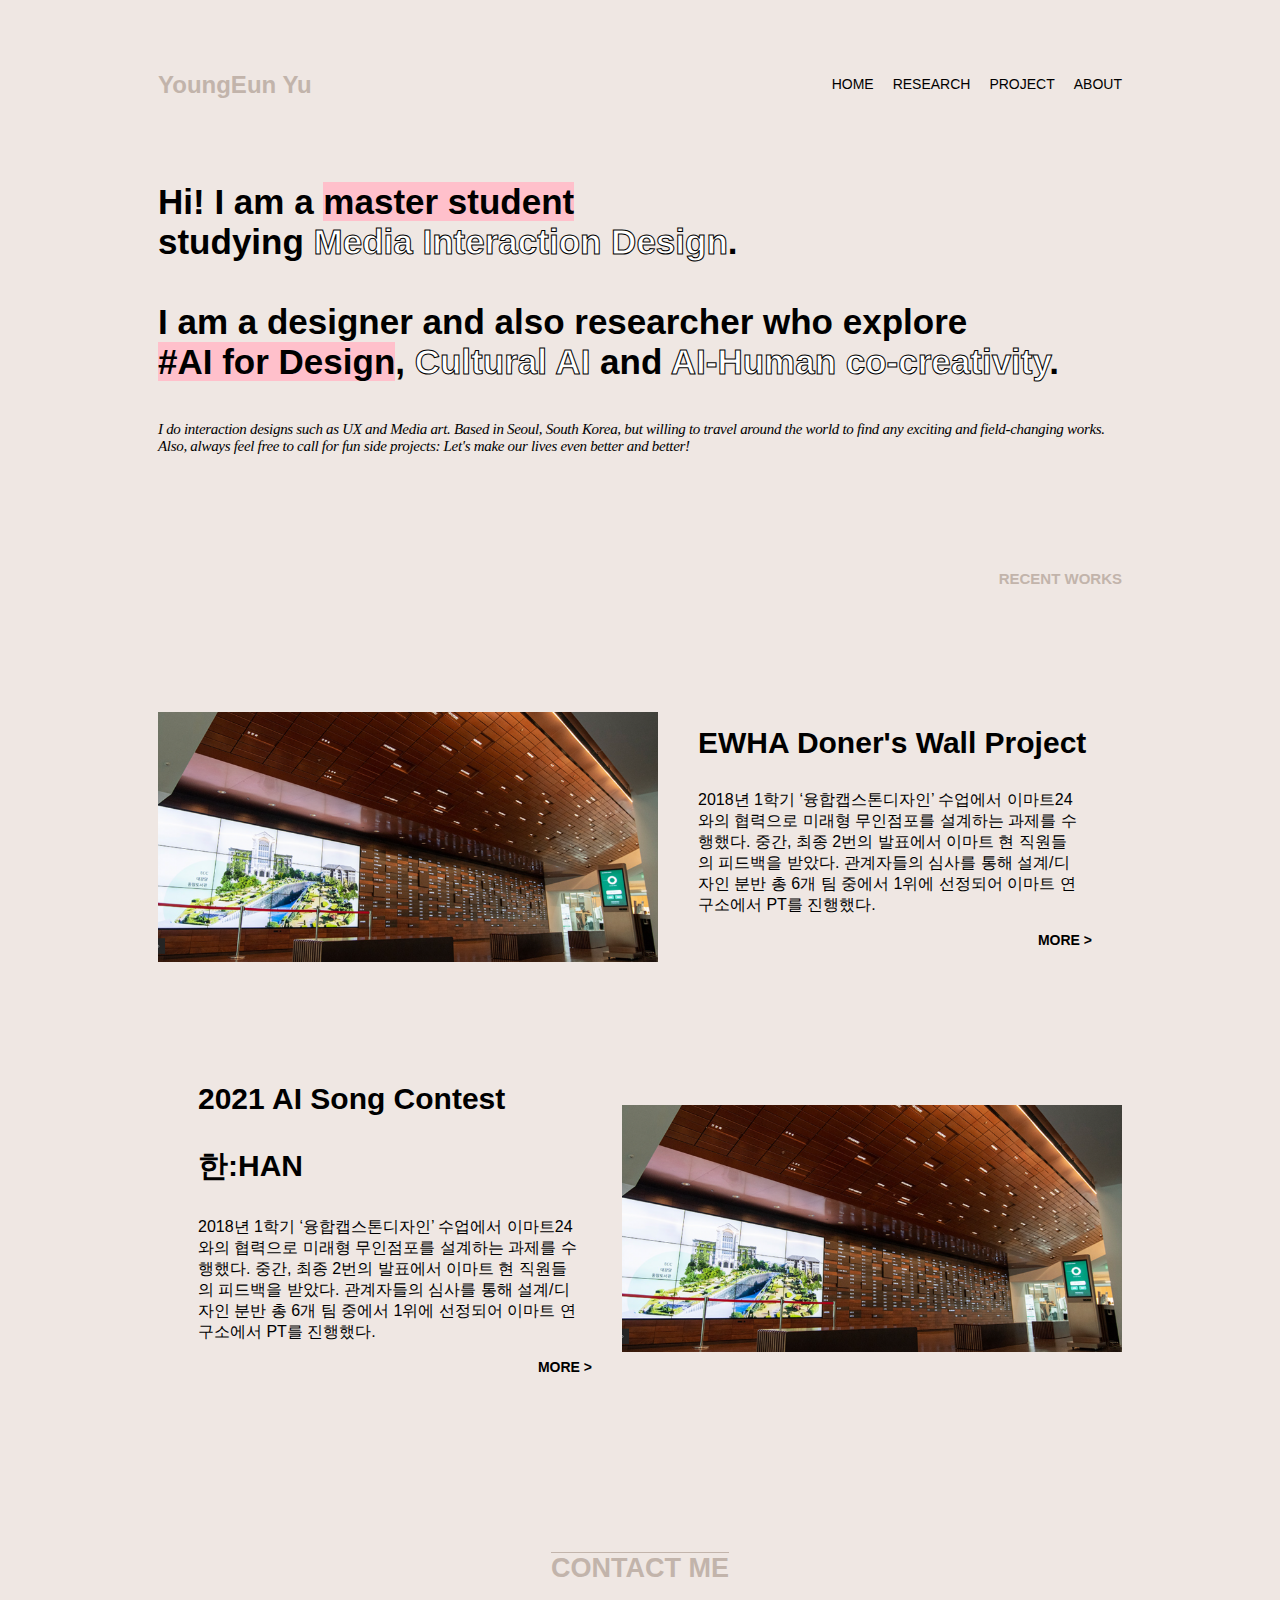
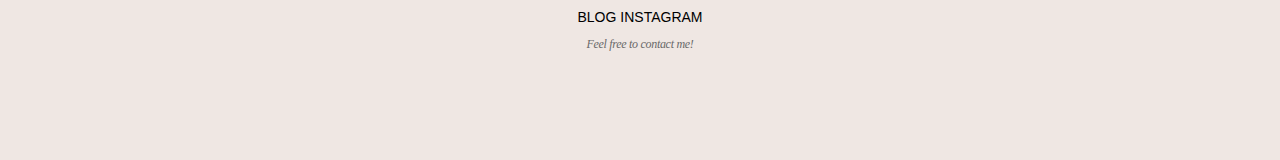
==== index.html @ 9606e380 "Add files via upload" ====
<!DOCTYPE html>
<html lang = "en">
<head>
	<meta charset="UTF-8">
	<meta name = "viewport" content = "width=device-width, initial-scale=1.0">
	<title>PORTFOLIO</title>
<link href="style1.css" rel="stylesheet" type="text/css">
	
    <link href="https://fonts.googleapis.com/css2?family=Montserrat:wght@400;500;700&display=swap" rel="stylesheet" />
    <link rel="stylesheet" href="styles.css" />
<!-- <link href="style.css" rel="stylesheet" type="text/css">-->
	<!-- 주석 -->
	
</head>

<body>
	<div class= "frame">
		<nav class = "navigator">
			<h3 class="site-name" href="index.html"> YoungEun Yu</h3>
			<ul>
				<li><a class = "nav-menu" href="index.html">HOME</a></li>
				<li><a class = "nav-menu" href="research.html">RESEARCH</a></li>
				<li><a class = "nav-menu" href="work_project.html">PROJECT</a></li>
				<li><a class = "nav-menu" href= "info.html">ABOUT</a></li>
				
			</ul>
	  </nav>
		
		
		<div class = "dashboard">
		
		<h1 class="kr-comment"> Hi! I am a <a class = "sample">master student</a>
			<br>studying <a class="highlight type1">Media Interaction Design</a>.
			<br>
			<br>I am a designer and also researcher who explore
			<br><a class="sample">#AI for Design</a>, <a class="highlight type2">Cultural AI</a> and <a class="highlight type3">AI-Human co-creativity</a>.
		</h1>
		
		<p class="eng_comment"> I do interaction designs such as UX and Media art. Based in Seoul, South Korea, but willing to travel around the world to find any exciting and field-changing works. <br>Also, always feel free to call for fun side projects: Let's make our lives even better and better!</p>
			
	</div>
		
		
		
	
		<h5 class = "recent-works">RECENT WORKS</h5>
		
       <div class="recent-works">
            <div class="article" id="arti1">
                <img class="thumbnail" id="thumb1" src="thumbnail1.png">
                <div class="article-info">
                    <h3 class="article-name" id="name1">EWHA Doner's Wall Project</h3>
                    <p class="article-comment">2018년 1학기 ‘융합캡스톤디자인’ 수업에서 이마트24와의 협력으로 미래형 무인점포를 설계하는 과제를 수행했다. 중간, 최종 2번의 발표에서 이마트 현 직원들의 피드백을 받았다. 관계자들의 심사를 통해 설계/디자인 분반 총 6개 팀 중에서 1위에 선정되어 이마트 연구소에서 PT를 진행했다.
                    </p>
                    <a class="more" href="https://developer.mozilla.org/ko/docs/Web/CSS/float" target="_blank">MORE ></a>
                </div>
            </div>

            <div class="article" id="arti2">
                <div class="article-info">
                    <h3 class="article-name" id="name2-1">2021 AI Song Contest</h3>
                    <h3 class="article-name" id="name2-2">한:HAN</h3>
                    <p class="article-comment" id="comment2">2018년 1학기 ‘융합캡스톤디자인’ 수업에서 이마트24와의 협력으로 미래형 무인점포를 설계하는 과제를 수행했다. 중간, 최종 2번의 발표에서 이마트 현 직원들의 피드백을 받았다. 관계자들의 심사를 통해 설계/디자인 분반 총 6개 팀 중에서 1위에 선정되어 이마트 연구소에서 PT를 진행했다.
                    </p>
                    <a class="more" href="https://developer.mozilla.org/ko/docs/Web/CSS/float">MORE ></a>
                </div>
                <img class="thumbnail" id="thumb2" src="thumbnail1.png">
            </div>


        </div>
	</div>
		
		

		<footer class = "work-footer">
			<h3 class="contact">CONTACT ME</h3>
			<div class="contact-links">
				<a class = "blog" href = "my notion link">BLOG</a>
				<a class = "instagram" href = "https://www.instagram.com/ye_502/">INSTAGRAM</a>
			
			
			</div>
			<p>Feel free to contact me!</p>
		</footer>
	
	
</body>
</html>
---- style1.css ----
body{
	background-color: #efe7e3;
}

.frame{
	margin: 30px 150px;
	display: flex;
	flex-direction: column;
}


/* navigator bar*/

.navigator{
	display: flex;
	flex-direction: row;
	justify-content: space-between;
	margin-top: 15px;
}

.site-name{
	font-family: Gotham, "Helvetica Neue", Helvetica, Arial, "sans-serif";
	font-weight: 800;
	font-size: 25px;
	color: #c2b4ab;
	margin:0;
}

ul{
	margin: 0;
}

li{
	display:inline;
	align-self: center;
	margin: 0;
	margin-left: 15px;
	
	font-family: Gotham, "Helvetica Neue", Helvetica, Arial, "sans-serif";
	font-weight: 600;
	font-size: 20px;
	
	color: black;
	
}


.site-name{
	margin: 0;
	font-family: Gotham, "Helvetica Neue", Helvetica, Arial, "sans-serif";
	font-size: 24px;
	color: #c2b4ab;
}

.nav-menu{
	font-family: Gotham, "Helvetica Neue", Helvetica, Arial, "sans-serif";
	font-weight: 400;
	font-size: 14px;
}

a{
	color: black;
	text-decoration: none;
}

.nav-menu:hover{
	color: white;
	transition: 0.3s;	
}

/*dashboard*/

.dashboard{
	display: flex;
	flex-direction: column;
	margin-top: 60px;
}

.kr-comment{
	font-family: Gotham, "Helvetica Neue", Helvetica, Arial, "sans-serif";
	font-weight: 1500;
	font-size: 35px;
}

.sample{
	background-color: pink;
}

.sample:hover{
	background-color: transparent;
	color: white;ㅈ
	transition: none;
	-webkit-text-stroke: 1px black;
}

.highlight{
	color: white;
	transition: none;
	-webkit-text-stroke: 1px black;
}

.highlight:hover{
	background-color: pink;
	color: black;
	transition: none;
}


.type1:hover{
	background-color: yellowgreen;
}

.type2:hover{
	background-color: skyblue;
	
}

.type3:hover{
	background-color: orange;
}

.eng_comment{
	font-weight: 400;
	font-size: 15px;
	font-style:italic;
	
	letter-spacing: -0.3px;
}

/* RECENT WORKS*/

.recent-menu{
	font-family: Gotham, "Helvetica Neue", Helvetica, Arial, "sans-serif";
	font-size: 15px;
	font-weight: 700;
	color: #c2b4ab;
	display: inline;
	align-self: flex-end;
	/* text-align:right; */
	margin-top: 40px;
}

/* FOOTER */
.work-footer{
	display: flex;
	flex-direction: column;
	align-items: center;
	}

.contact{
	font-family: Gotham, "Helvetica Neue", Helvetica, Arial, "sans-serif";
	font-size: 27px;
	font-weight: 700;
	
	color: #c2b4ab;
	
	/* margin-top: 40;*/
	border-top: 1px solid #c2b4ab;
	margin-bottom: 25px;
}

.contact-links{
	font-family: Gotham, "Helvetica Neue", Helvetica, Arial, "sans-serif";
	font-size: 14px;
	font-weight: 500;
}

/* 화살표 왼쪽엔 부모태그, 오른쪽에는 자식태그가 온다, 자식태그에 가장 가까운 부모만 쓸 수 있다. 그 안에 있는 특정 자식 태그들을 한꺼번에 선택한다는 뜻. */

.contact-links>a{
	font-family: Gotham, "Helvetica Neue", Helvetica, Arial, "sans-serif";
	font-size: 14px;
	font-weight: 500;
}

.contact-links>a:hover{
	color: white;
	font-size: 14px;
	font-weight: 500;
}


.work-footer>p{
	font-weight: 400;
	font-size: 12px;
	font-style:italic;
	
	color: dimgrey;
	letter-spacing: -0.3px;
	
	margin-bottom: 100px;
}

.profile-section{
	display: flex;
	flex-direction: row;
	justify-content: center;
	align-items: flex-start;
	
	margin: 80px 80px;
}

#profile-picture{
	width: 300px;
	margin-right: 100px;
}


.introduction>h2{
	margin: 0px;
	font-family: Gotham, "Helvetica Neue", Helvetica, Arial, "sans-serif";
	font-size: 35px;
}


.introduction>p{
	font-family: Gotham, "Helvetica Neue", Helvetica, Arial, "sans-serif";
	font-weight: 300;
	font-size: 16px;
	
	margin-bottom: 40px;
}

#capability{
	font-family: Gotham, "Helvetica Neue", Helvetica, Arial, "sans-serif";
}


.cv-menu{
	font-family: Gotham, "Helvetica Neue", Helvetica, Arial, "sans-serif";
	font-size: 35px;
	margin: 30px 100px;
	margin-top: 80px;
}

.cv-section{
	display: flex;
	flex-direction: column;
	justify-content: flex-start;
	align-content: center;
	
	margin: 100px 150px;
	margin-top: 0px;
}

.value{
	display: flex;
	flex-direction: row;
	margin-bottom: 40px;
	align-items: center;
}


.value-icon{
	width: 100px;
	height: 100px;
	padding: 15px;
	border: 2px solid #c2b4ab;
	border-radious: 100px;
}

.value-name{
	font-family: Gotham, "Helvetica Neue", Helvetica, Arial, "sans-serif";
	font-weight: 700;
	margin-top: 40px;
	margin-bottom: 15px;
	
}

.value-exp{
	font-family: Gotham, "Helvetica Neue", Helvetica, Arial, "sans-serif";
	font-weight: 300;
	font-size: 16px;
	margin: 0;
	margin-top: 10px;
}



/* info footer */
.footer-comment{
	text-align: center;
}

/* RECENT WORKS*/
.recent-works{
	display: flex;
	align-items: flex-end;
	
	flex-direction: column;
	
	font-family: Gotham, "Helvetica Neue", Helvetica, Arial, "sans-serif";
	font-weight: 800;
	font-size: 15px;
	color: #c2b4ab;
	margin-top: 100px;
}

#thumb1{
	width: 500px;
	height: 250px;
}

.thumbnail{
	width: 500px;
}

.article{
	display: flex;
	flex-direction: row;
	margin-bottom: 120px;
	align-items: center;
}

.article-info{
	margin: 0px 20px;
}


.article-name{
	display: flex;
	
	margin-left: 20px;
	margin-top: 0px;
	
	color: #000000;
	font-family: Gotham, "Helvetica Neue", Helvetica, Arial, "sans-serif";
	font-size: 30px;
	
}

.article-comment{
	margin-left: 20px;
	margin-right: 20px;
	
	font-family: Gotham, "Helvetica Neue", Helvetica, Arial, "sans-serif";
	font-size: 16px;
	font-weight: 100;	
	color: #000000;
}

.more{
	width: content;
	height: content;
	float: right;
	
	font-family: Gotham, "Helvetica Neue", Helvetica, Arial, "sans-serif";
	font-size: 14px;
	
	background-color: transparent;
	border: none;
	outline: none;
	padding: 0px;
	margin-right: 10px;
}

.name1{
	font-size: 50px;
	position: relative;
	right: 70px;
}

.name2-1{
	text-align: left;
	position: relative;
	left: 0px;
}

.name2-2{
	text-align: left;
	left: 0px;
	
	font-size: 20px;
}
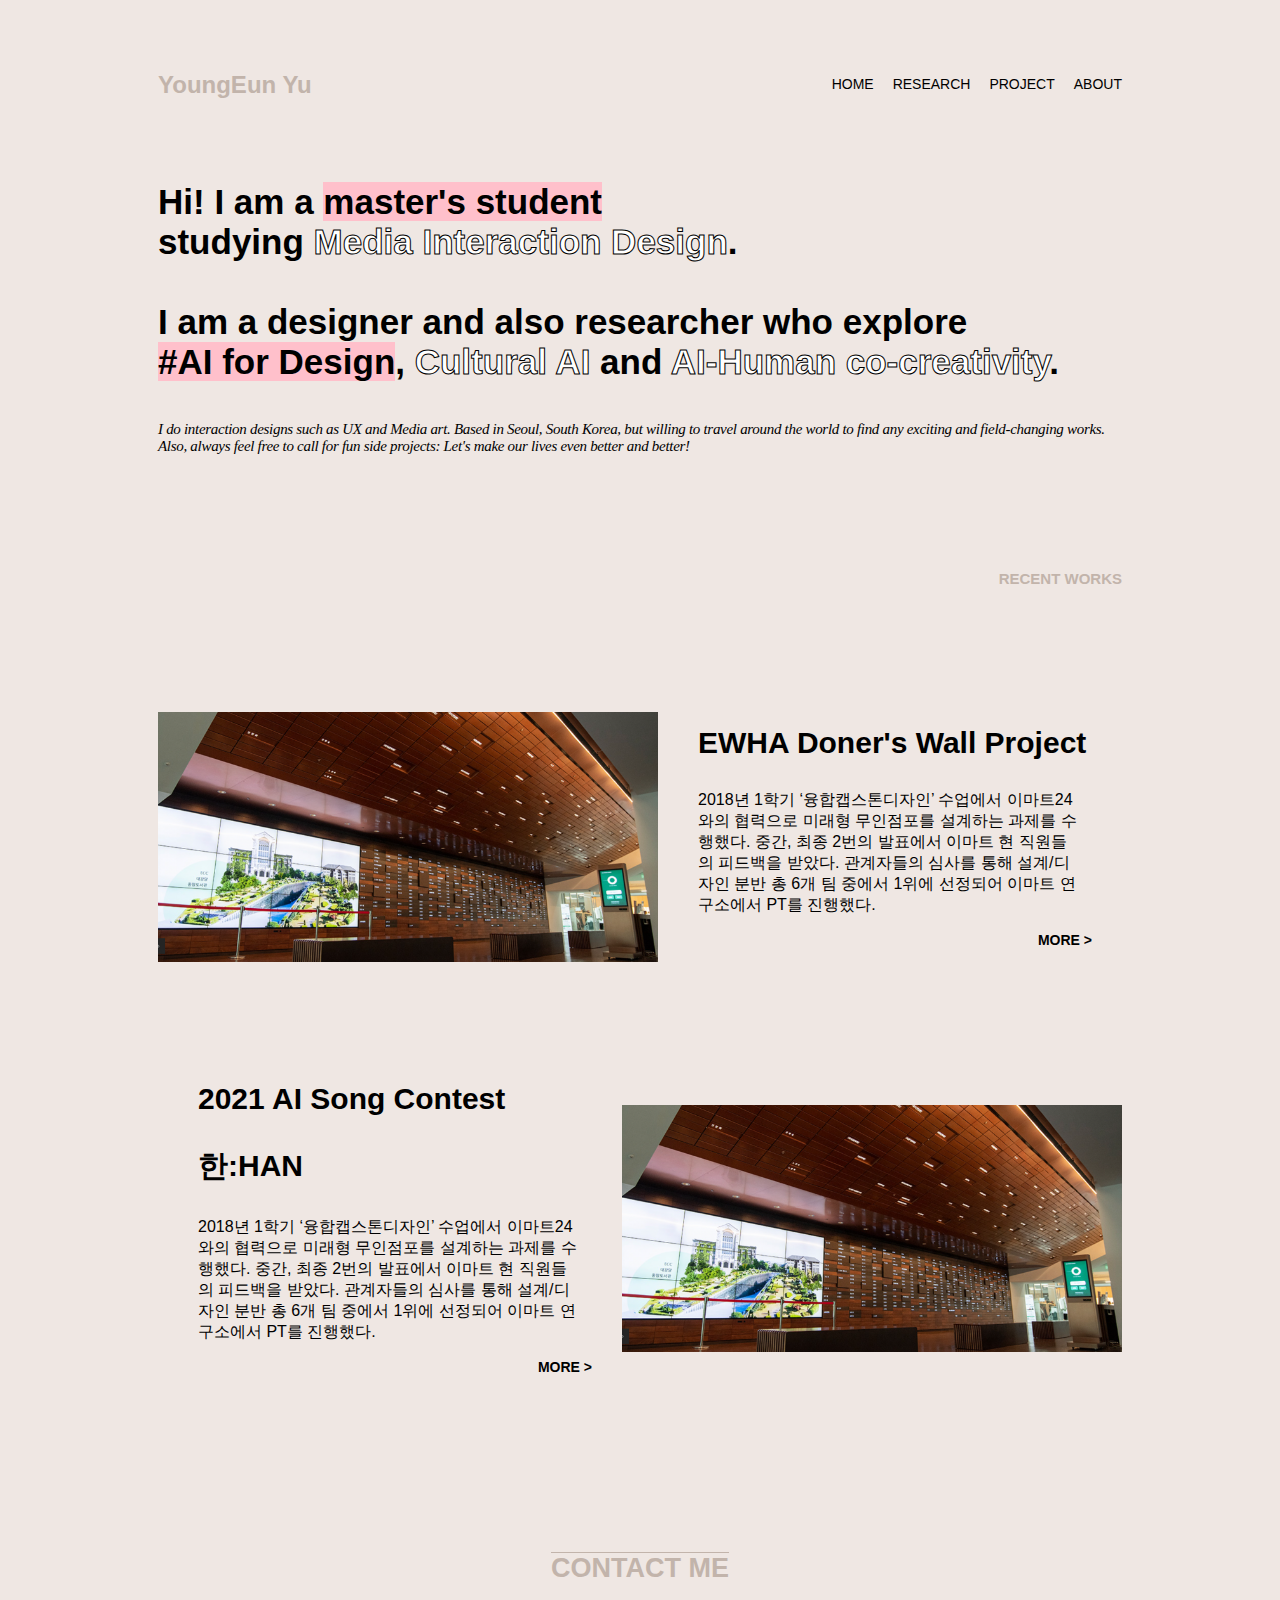
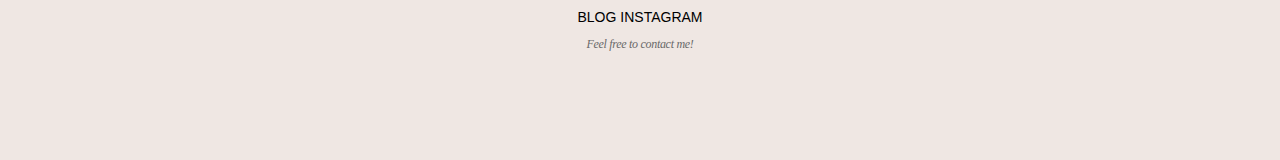
==== commit 8dc123ba: "Update index.html" ====
--- a/index.html
+++ b/index.html
@@ -29,7 +29,7 @@
 		
 		<div class = "dashboard">
 		
-		<h1 class="kr-comment"> Hi! I am a <a class = "sample">master student</a>
+		<h1 class="kr-comment"> Hi! I am a <a class = "sample">master's student</a>
 			<br>studying <a class="highlight type1">Media Interaction Design</a>.
 			<br>
 			<br>I am a designer and also researcher who explore
@@ -86,4 +86,4 @@
 	
 	
 </body>
-</html>+</html>
